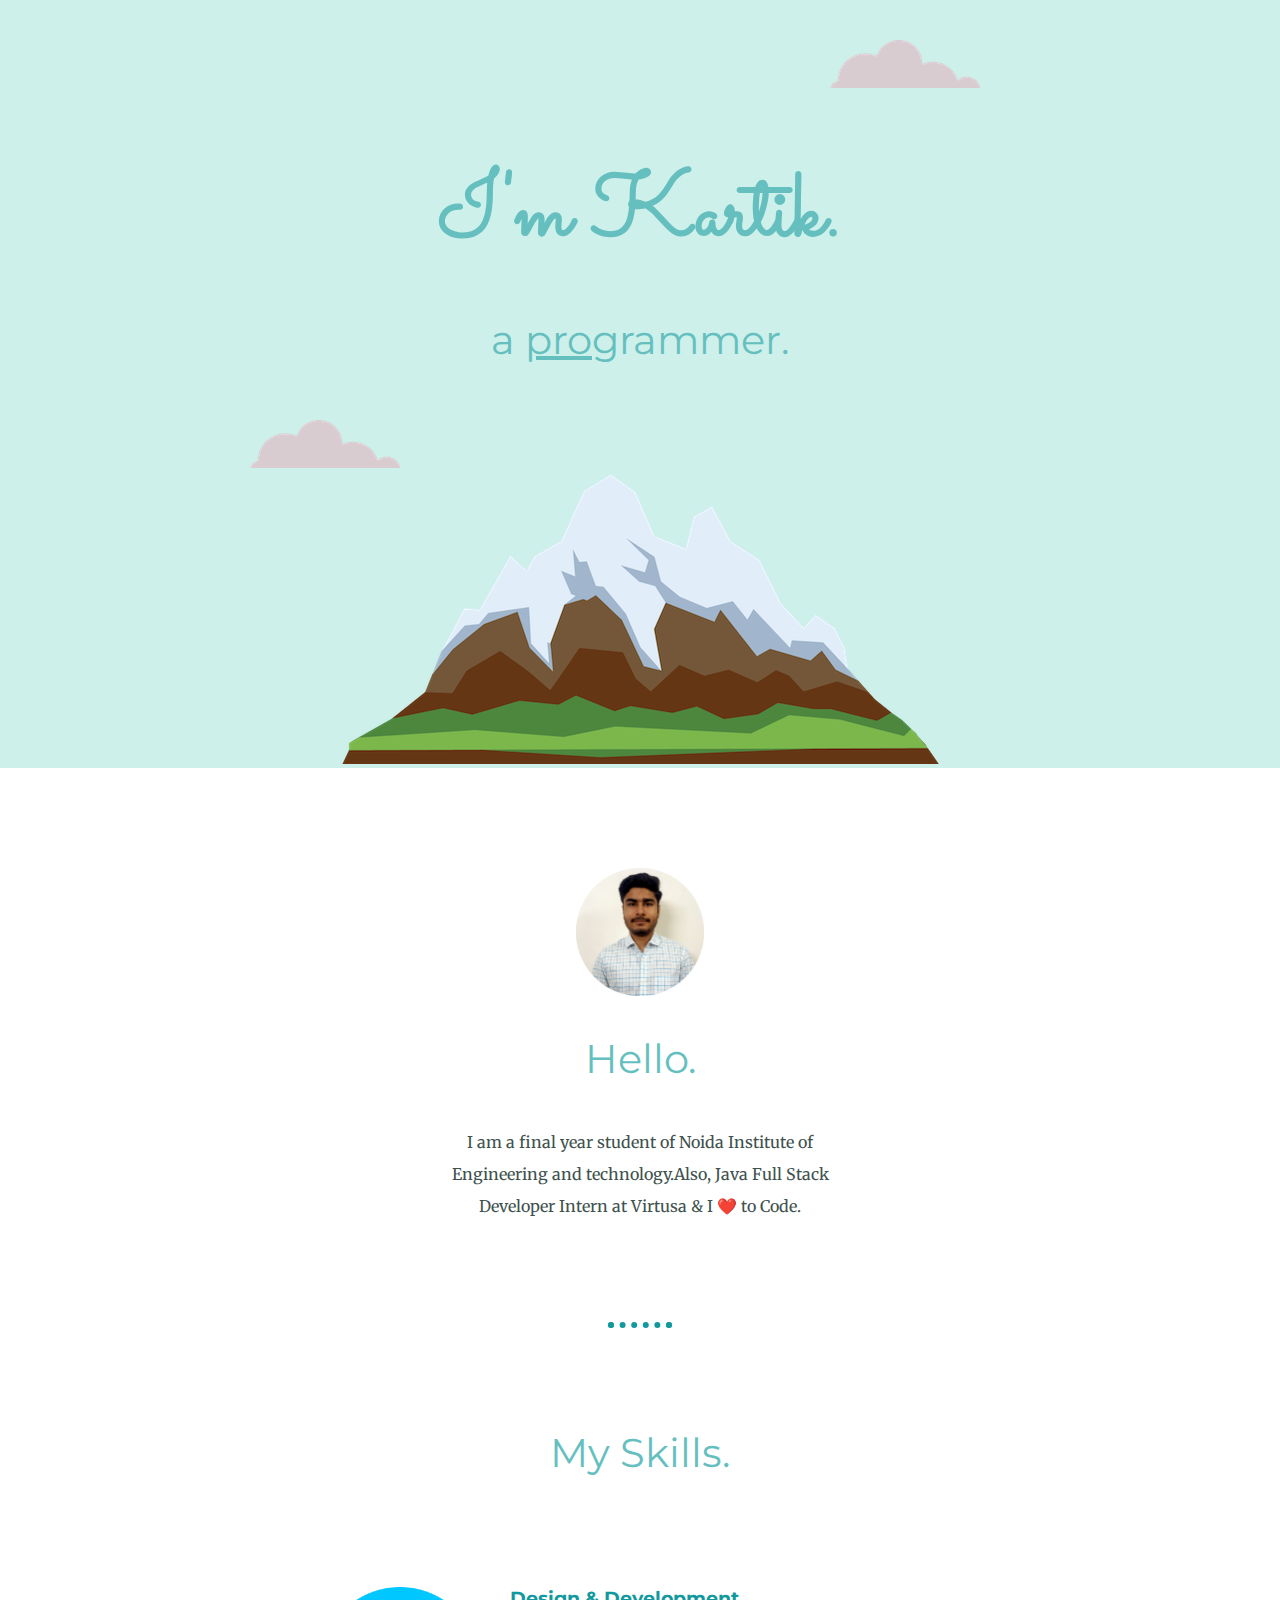
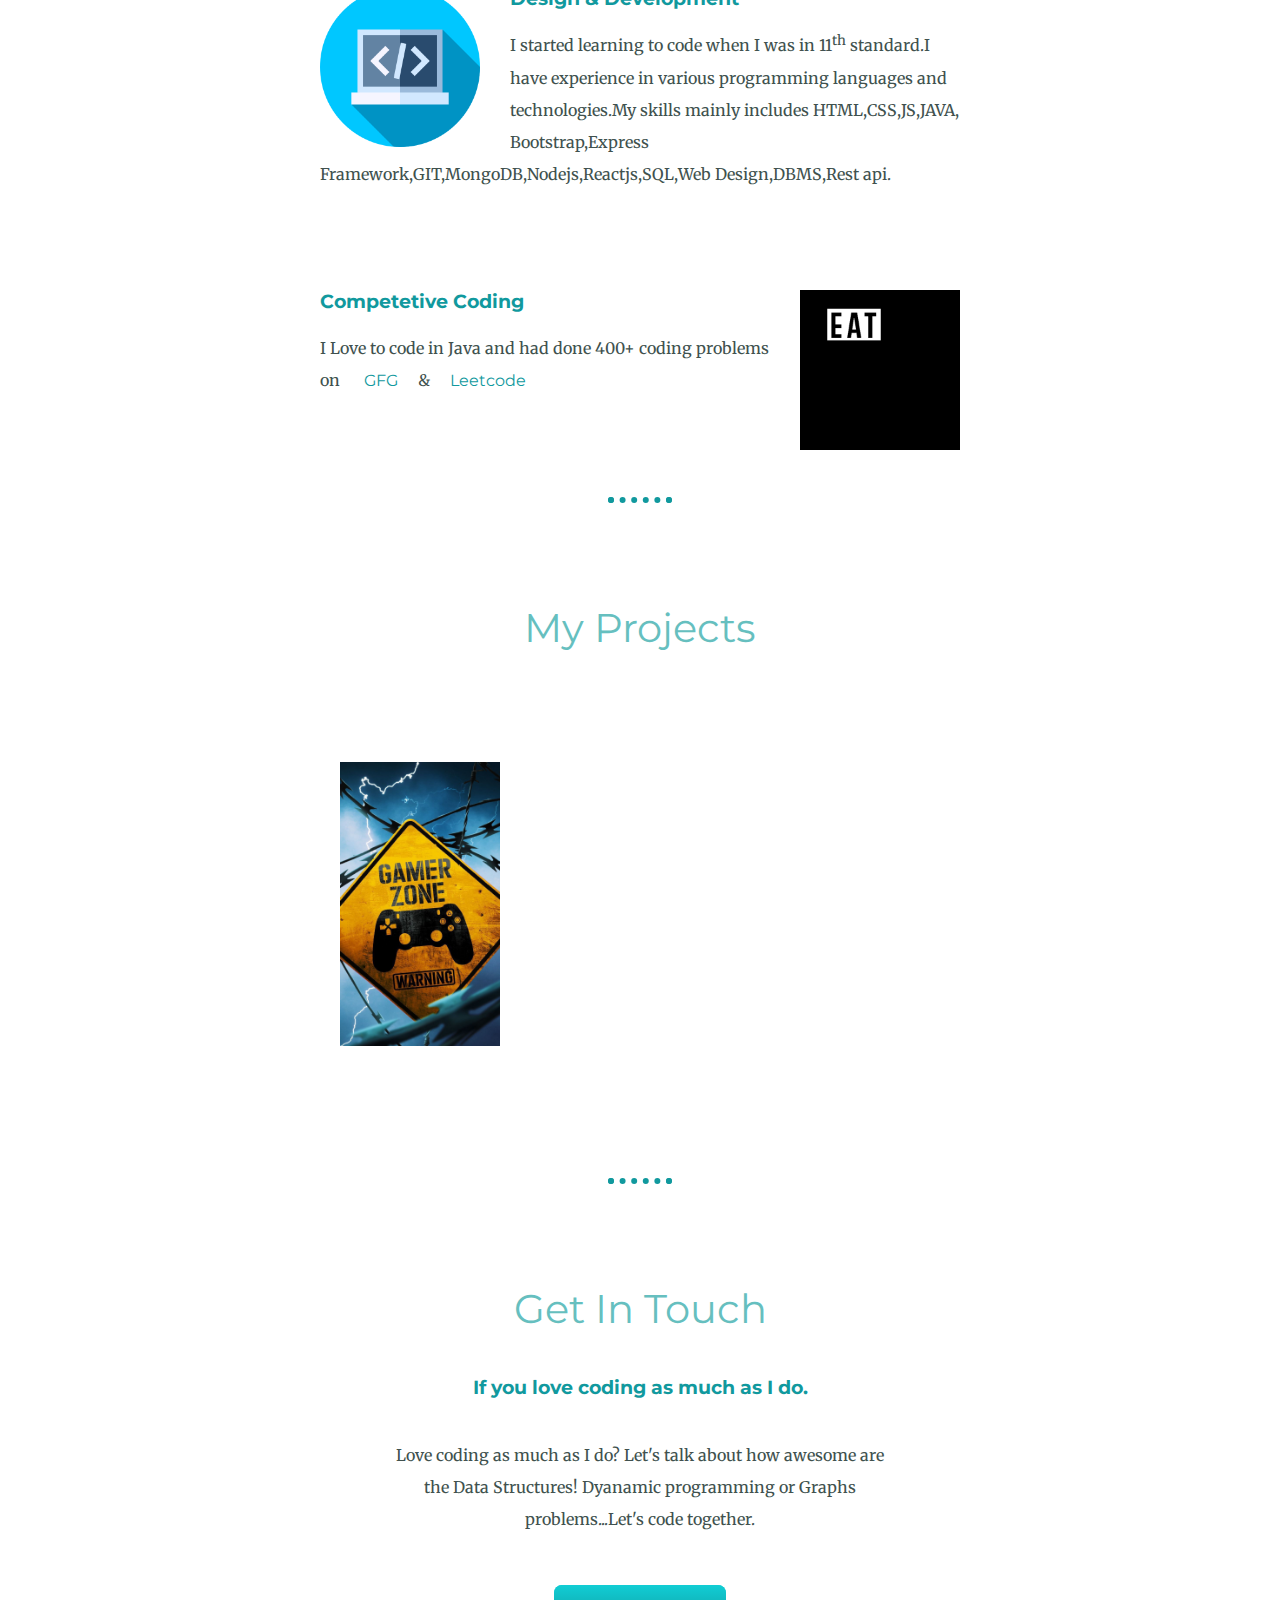
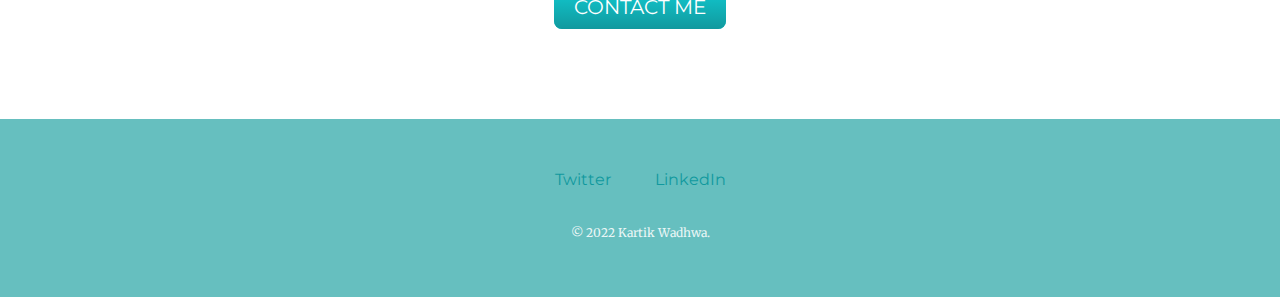
==== index.html @ 8f8a6f05 "Initial Commit" ====
<!DOCTYPE html>
<html lang="en">
<head>
    <meta charset="UTF-8">
    <meta http-equiv="X-UA-Compatible" content="IE=edge">
    <meta name="viewport" content="width=device-width, initial-scale=1.0">
    <title>Kartik Wadhwa</title>
    <link rel="stylesheet" href="css/styles.css">
    <link rel="icon" href="favicon.ico?v=2">
    <link rel="preconnect" href="https://fonts.googleapis.com">
<link rel="preconnect" href="https://fonts.gstatic.com" crossorigin>
<link href="https://fonts.googleapis.com/css2?family=Merriweather&family=Montserrat&family=Sacramento&display=swap" rel="stylesheet">
</head>
<body>
   
    <div class="topcontainer">
        <img class="topcloud" src="images/cloud.png" alt="cloud-image">
        <h1>I'm Kartik.</h1>
        <h2>a <span class="pro">pro</span>grammer.</h2>
        <img class="bottomcloud" src="images/cloud.png" alt="cloud-image">
        <img src="images/mountain.png" alt="mountain-image">
    </div>
    
<div class="middlecontainer">
        <div class="profile">
          <img src="images/Kartik-modified.png" height="10%" width="10%" alt="Kartik Wadhwa">
          <h2>Hello.</h2>
          <p class="intro">I am a final year student of Noida Institute of Engineering and technology.Also, Java Full Stack Developer Intern at Virtusa & I ❤️ to Code.</p>
        </div>
        <hr>

        <div class="skills">
          <h2>My Skills.</h2>
          <div class="skill-row">
            <img class="dev-img" src="images/programming.png" alt="coding">
            <h3>Design & Development</h3>
            <p>I started learning to code when I was in 11<sup>th</sup> standard.I have experience in various programming languages and technologies.My skills mainly includes HTML,CSS,JS,JAVA,
            Bootstrap,Express Framework,GIT,MongoDB,Nodejs,Reactjs,SQL,Web Design,DBMS,Rest api.</p>
          </div>
          <div class="skill-row">
            <img class="code-img" src="images/giphy.gif" alt="code every time">
            <h3>Competetive Coding</h3>
            <p>I Love to code in Java and had done 400+ coding problems on <a href="https://auth.geeksforgeeks.org/user/kartikwadhwa0712/practice/">GFG</a>&<a href="https://leetcode.com/KartikWadhwa/">Leetcode</a></p>
          </div>
        </div>
     
      
  <hr>

  <div class="skills">
    <h2>My Projects</h2>
    <div class="project-row">
      <a id="pro" href="game_page.html"><img class="gamezone" src="images/GameZone.jpg" alt="gamezone"></a>
      
    </div>
   
  </div>


<hr>

  <div class="contact-me">
    <h2>Get In Touch</h2>
    <h3>If you love coding as much as I do.</h3>
    <p class="contactmsg">Love coding as much as I do? Let's talk about how awesome are the Data Structures! Dyanamic programming or Graphs problems...Let's code together. </p>
    <a class="btn" href="mailto:kartik.wadhwa@gmail.com">CONTACT ME</a>
  </div>
</div>

<div class="bottomcontainer">
  <a class="footer-link" href="https://twitter.com/Kartikwadhwa071">Twitter</a>
  <a class="footer-link" href="https://www.linkedin.com/in/kartik-wadhwa-5a2030231/">LinkedIn</a>
  <p class="copyright">© 2022 Kartik Wadhwa.</p>
</div>
    
</body>
</html>
---- css/styles.css ----
body{
    color:#40514E;
    margin:0;
    text-align: center;
    font-family: 'Merriweather' ,serif;
}

h1{
    margin:50px auto 0 auto;
    font-family: 'Sacramento', cursive;
    font-size:5.625rem;
    color: #66BFBF;
}

.pro{
    text-decoration: underline;
}

.intro{
    width:30%;
    margin:auto;
}

p{
    line-height: 2;
}

h2{
    font-family: 'Montserrat', sans-serif;
    font-size:2.5rem;
    color: #66BFBF;
    font-weight: normal;
    padding-bottom: 10px;
}

h3{
    font-family: 'Montserrat',sans-serif;
    color: #11999E;
}

.topcontainer{
    background-color: #CDF0EA;
    position:relative;
    padding-top: 100px;
}

.middlecontainer{
    margin:100px 0;
}

.bottomcontainer{
    background-color: #66BFBF;
    padding: 50px 0 20px;
}

.skill-row{
    width:50%;
    margin:100px auto 100px auto;
    text-align:left;
}

.topcloud{
    position: absolute;
    right:300px;
    top: 40px;
}

.bottomcloud{
    position: absolute;
    left:250px;
    bottom:300px;
}

.dev-img{
width:25%;
float: left;
margin-right:30px;
}

.code-img{
width: 25%;
float: right;
margin-left: 30px;
}

.des{
    clear: left;
}

.des2{
    clear:right;
}

.project-row{
    width:50%;
    margin:100px auto 10% auto;
    text-align:left;
}

.gamezone{
width:25%;
position:relative;
display: inline;
margin-right:30px;
}

.gamezone:hover{
    border-radius: 20%;
  }

.contactmsg{
    width: 40%;
    margin:40px auto 60px;
}

.btn {
    background: #11cdd4;
    background-image: -webkit-linear-gradient(top, #11cdd4, #11999e);
    background-image: -moz-linear-gradient(top, #11cdd4, #11999e);
    background-image: -ms-linear-gradient(top, #11cdd4, #11999e);
    background-image: -o-linear-gradient(top, #11cdd4, #11999e);
    background-image: linear-gradient(to bottom, #11cdd4, #11999e);
    -webkit-border-radius: 8;
    -moz-border-radius: 8;
    border-radius: 8px;
    font-family: 'Montserrat',sans-serif;
    color: #ffffff;
    font-size: 20px;
    padding: 10px 20px 10px 20px;
    text-decoration: none;
  }
  
  .btn:hover {
    background: #30e3cb;
    background-image: -webkit-linear-gradient(top, #30e3cb, #2bc4ad);
    background-image: -moz-linear-gradient(top, #30e3cb, #2bc4ad);
    background-image: -ms-linear-gradient(top, #30e3cb, #2bc4ad);
    background-image: -o-linear-gradient(top, #30e3cb, #2bc4ad);
    background-image: linear-gradient(to bottom, #30e3cb, #2bc4ad);
    text-decoration: none;
  }


  hr{
    border: dotted #11999E 6px;
    border-bottom: none;
    width:4%;
    margin:100px auto 100px auto;
  }

  a{
    color:#11999E;
    font-family: 'Montserrat',sans-serif;
    text-decoration: none;
    margin:10px 20px;
  }

  a:hover{
    color:#EAF6F6;
  }

  .copyright{
    color:#EAF6F6;
    font-size: 0.75rem;
    padding:20px 0;
  }
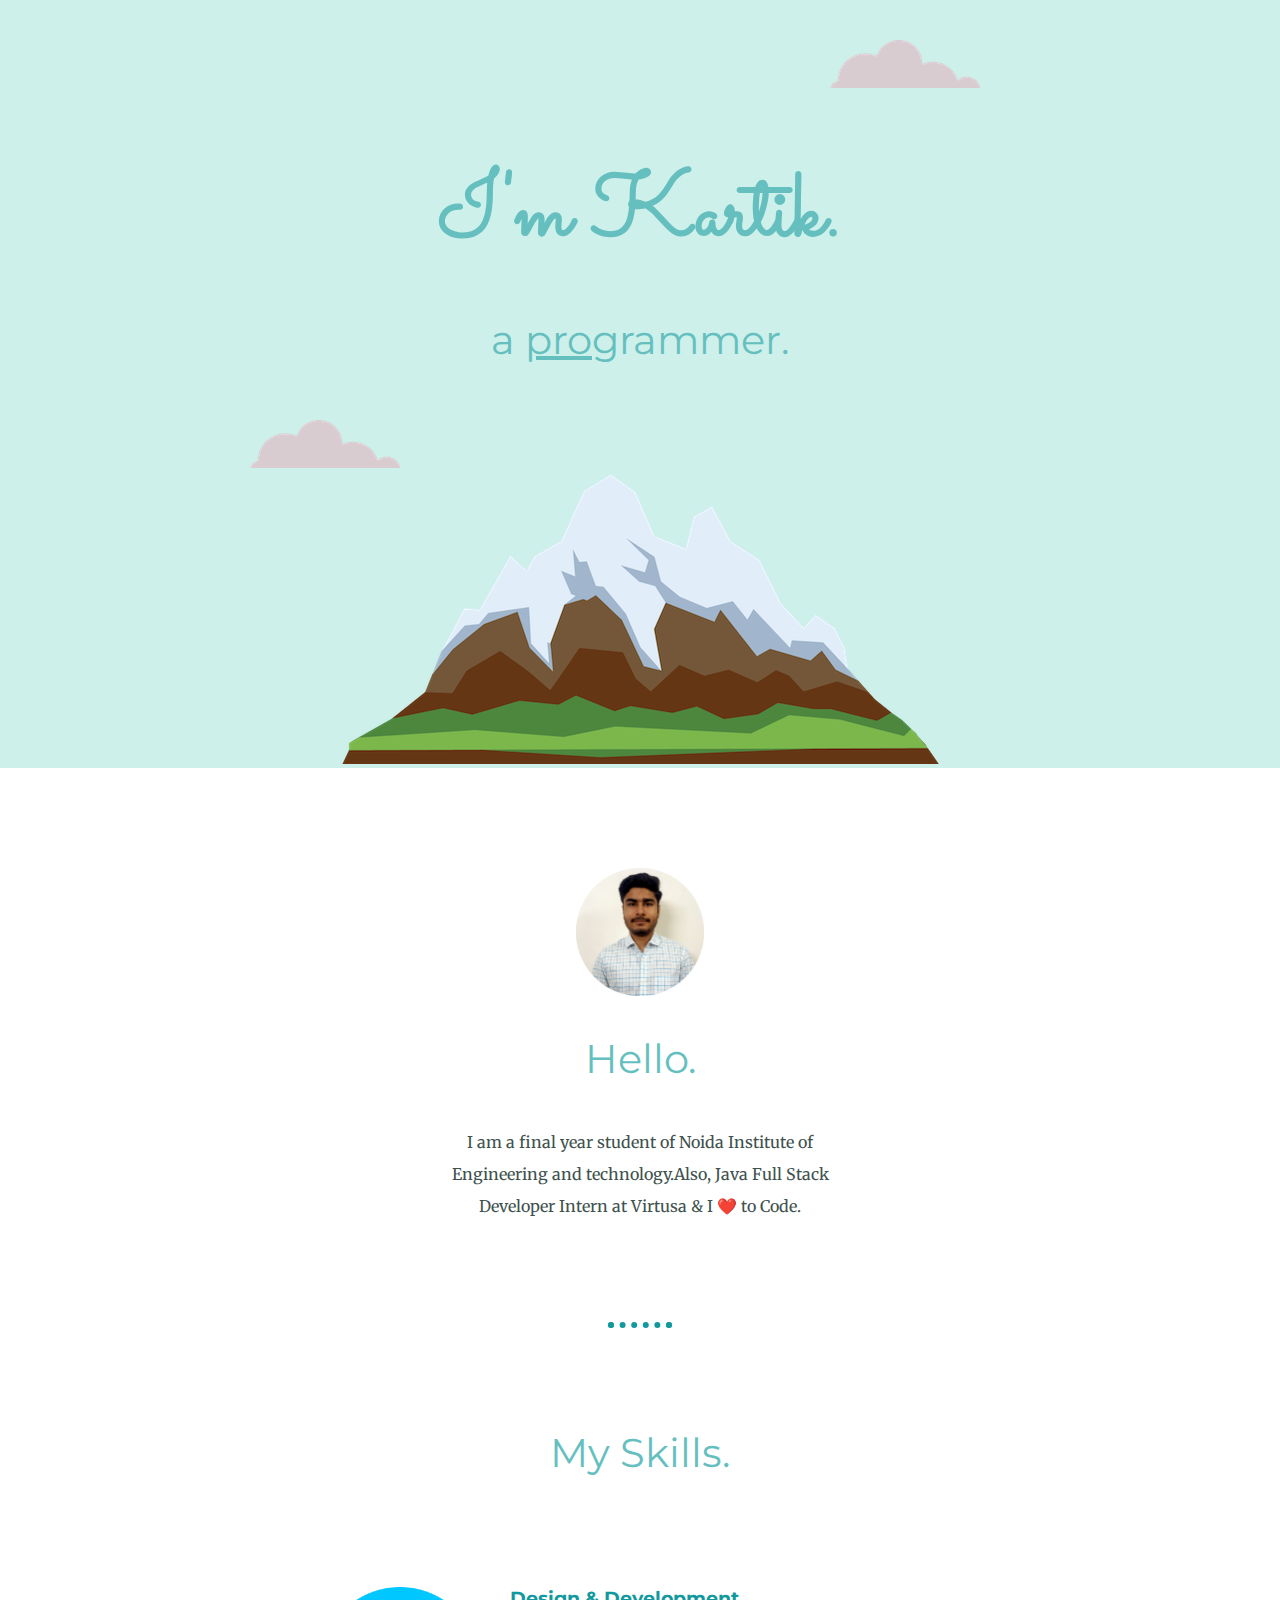
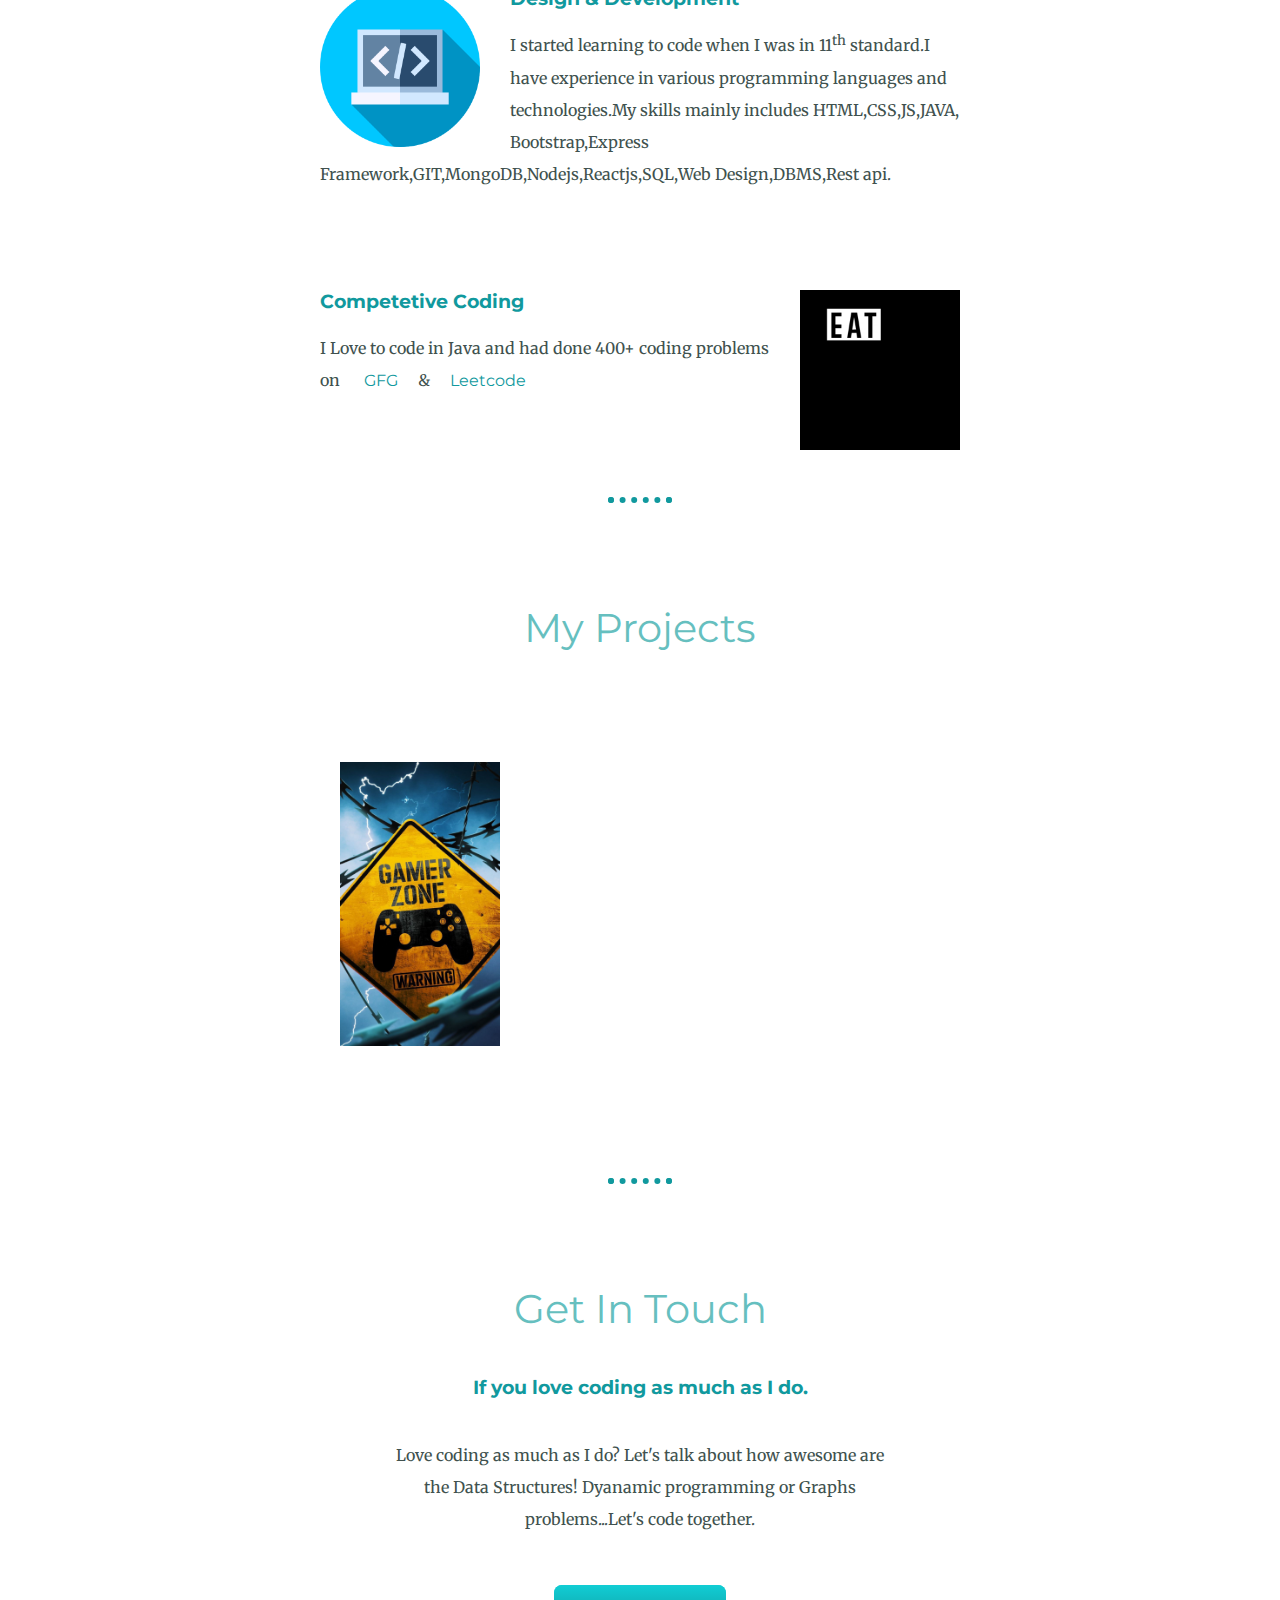
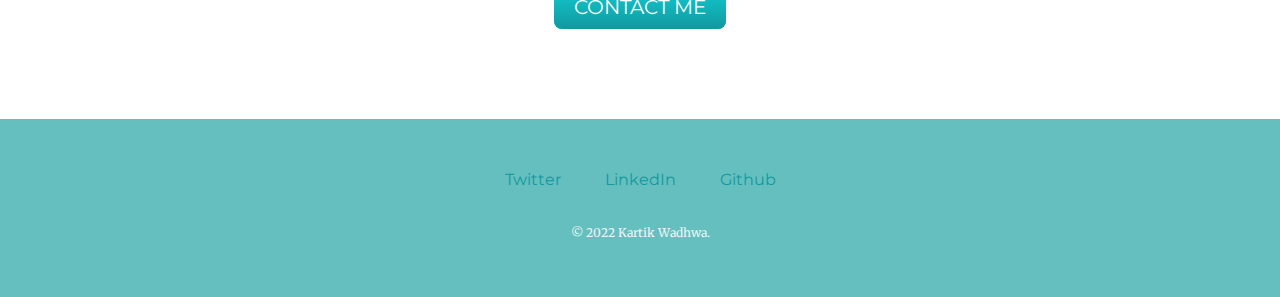
==== commit afd5198a: "Github link added" ====
--- a/index.html
+++ b/index.html
@@ -70,8 +70,9 @@
 <div class="bottomcontainer">
   <a class="footer-link" href="https://twitter.com/Kartikwadhwa071">Twitter</a>
   <a class="footer-link" href="https://www.linkedin.com/in/kartik-wadhwa-5a2030231/">LinkedIn</a>
+  <a class="footer-link" href="https://github.com/Kartik-Wadhwa">Github</a>
   <p class="copyright">© 2022 Kartik Wadhwa.</p>
 </div>
     
 </body>
-</html>+</html>
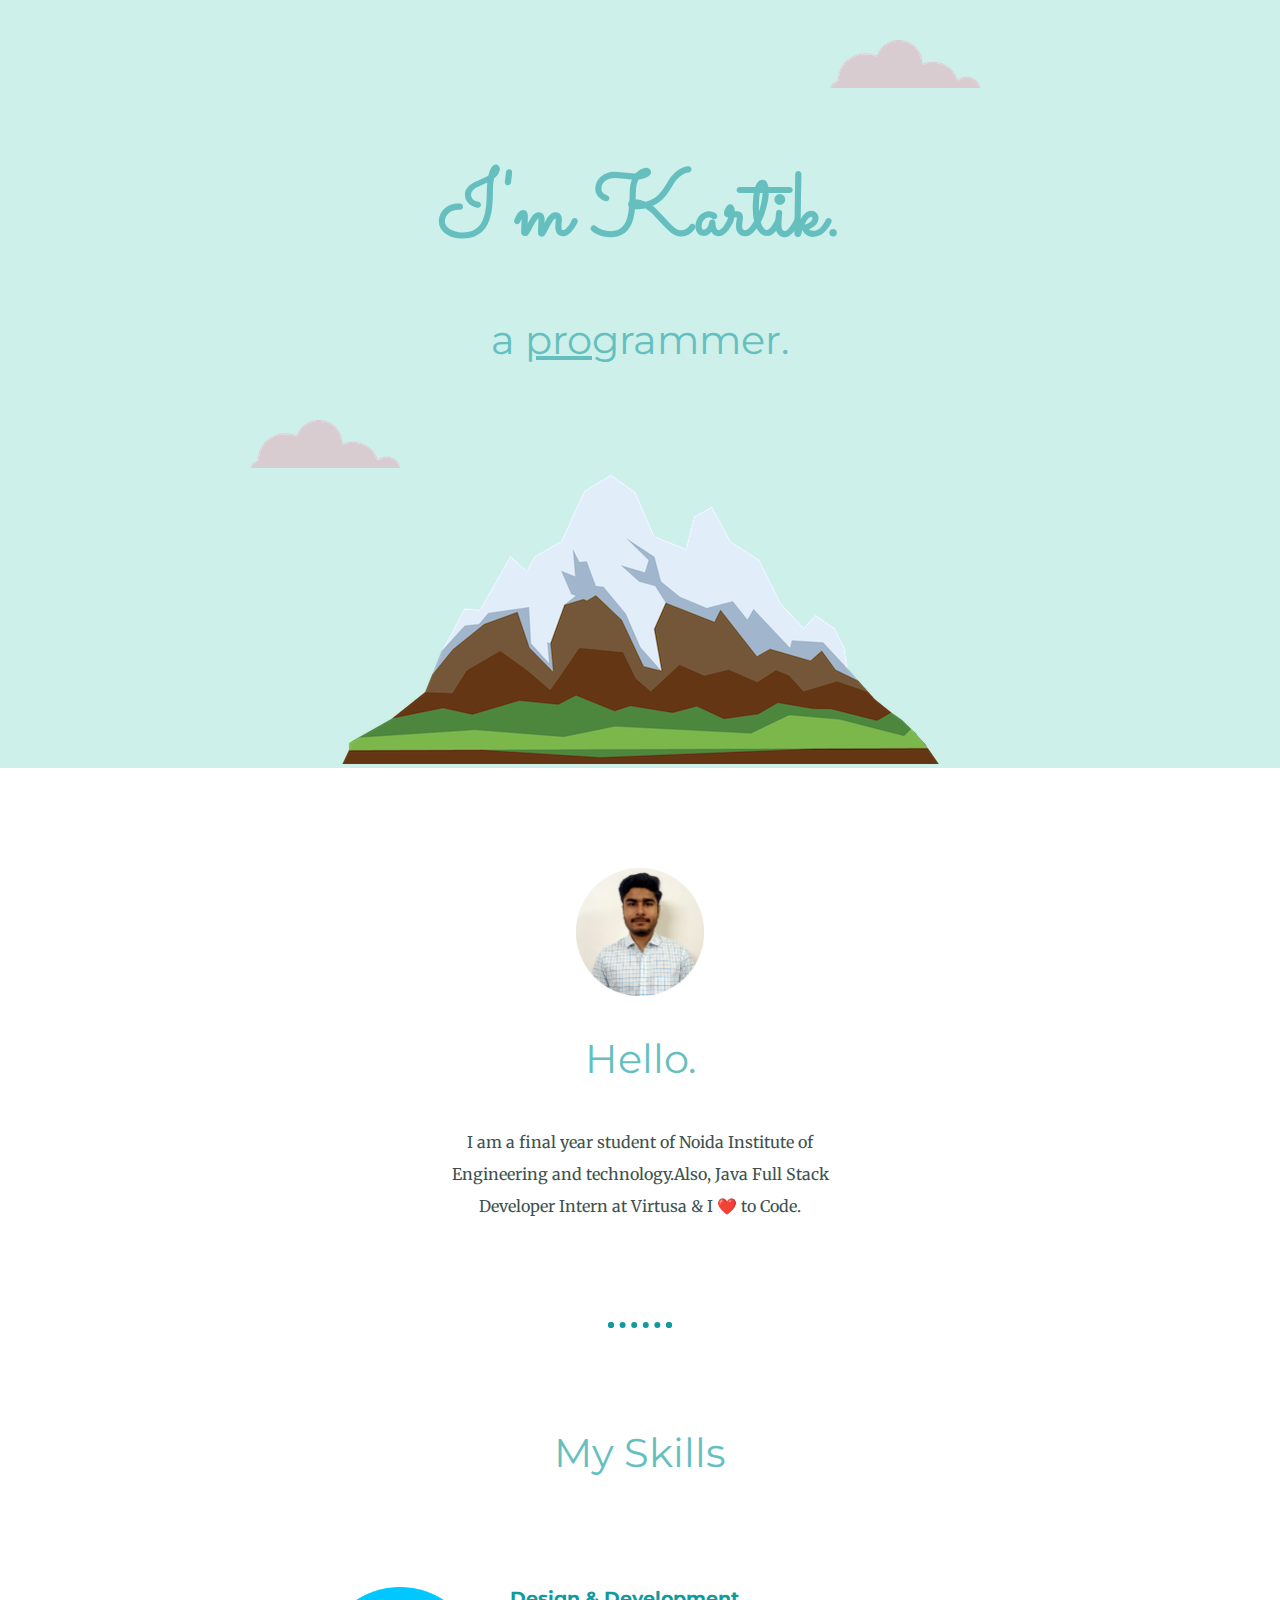
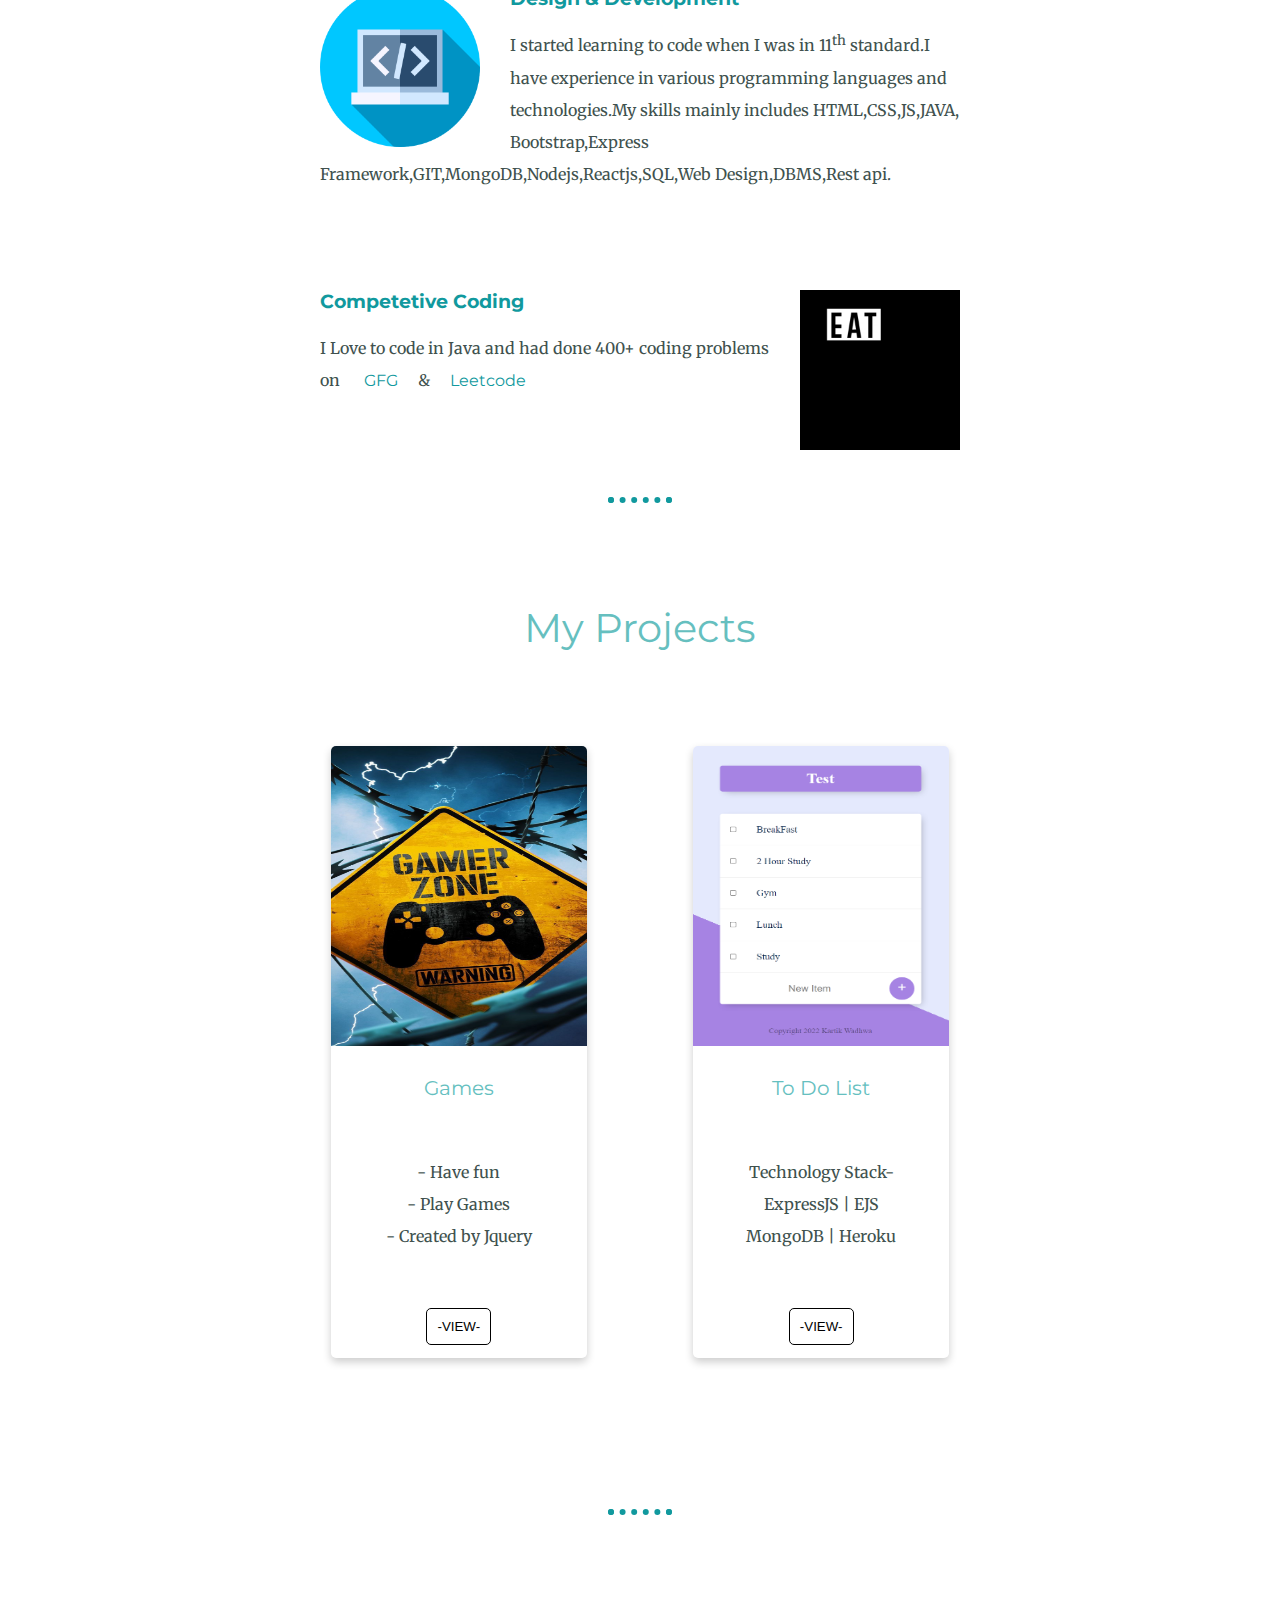
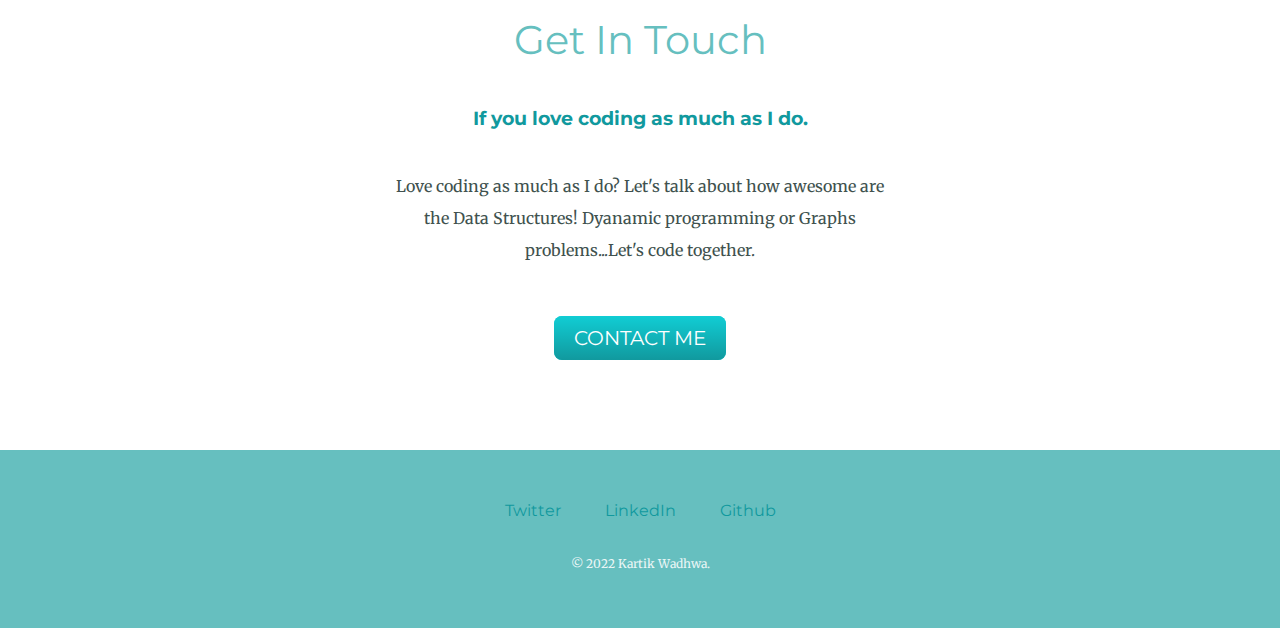
==== commit 63258f70: "todolist added in project section" ====
--- a/index.html
+++ b/index.html
@@ -30,7 +30,7 @@
         <hr>
 
         <div class="skills">
-          <h2>My Skills.</h2>
+          <h2>My Skills</h2>
           <div class="skill-row">
             <img class="dev-img" src="images/programming.png" alt="coding">
             <h3>Design & Development</h3>
@@ -47,14 +47,37 @@
       
   <hr>
 
-  <div class="skills">
-    <h2>My Projects</h2>
-    <div class="project-row">
-      <a id="pro" href="game_page.html"><img class="gamezone" src="images/GameZone.jpg" alt="gamezone"></a>
-      
+  <h2>My Projects</h2>
+  <!--cards -->
+<div class="card">
+
+  <div class="card_img">
+     <img class="project_img" src="images/GameZone.jpg">
+  </div>
+  <div class="project_title">
+   <h2 class="card_h1">Games</h2>
+  </div>
+  <div class="des">
+   <p>- Have fun<br>- Play Games <br>- Created by Jquery</p>
+  <a href="game_page.html" target="_blank"><button class="card_btn">-VIEW-</button></a>
+  </div>
+</div>
+  <!--cards -->
+
+  <div class="card">
+
+    <div class="card_img">
+       <img class="project_img" src="images/todo.jpg">
     </div>
-   
+    <div class="project_title">
+     <h2 class="card_h1">To Do List</h2>
+    </div>
+    <div class="des">
+     <p>Technology Stack-<br>ExpressJS | EJS<br> MongoDB | Heroku</p>
+    <a href="https://boiling-hamlet-21230.herokuapp.com/" target="_blank"><button class="card_btn">-VIEW-</button></a>
+    </div>
   </div>
+    <!--cards -->
 
 
 <hr>
@@ -75,4 +98,4 @@
 </div>
     
 </body>
-</html>
+</html>--- a/css/styles.css
+++ b/css/styles.css
@@ -165,4 +165,60 @@
     padding:20px 0;
   }
 
-  +  
+  /* CARD design */
+  
+.card{
+    width: 20%;
+    height:30%;
+    display: inline-block;
+    box-shadow: 0 4px 8px 0 rgba(0,0,0,0.2);
+    transition: 0.3s;
+    border-radius: 5px; 
+    margin:4%;
+    background-color:white;
+   }
+
+   .card:hover {
+    box-shadow: 0 8px 16px 0 rgba(0,0,0,0.2);
+  }
+
+.card_img .project_img{
+ height:300px;
+ width: 100%;
+ border-top-right-radius: 5px;
+ border-top-left-radius: 5px;
+}
+
+.project_title{
+
+ text-align: center;
+ padding: 10px;
+ 
+}
+
+.card_h1{
+ font-size: 20px;
+}
+
+.des{
+ padding: 3px;
+ text-align: center;
+ border-bottom-right-radius: 5px;
+ border-bottom-left-radius: 5px;
+}
+.card_btn{
+ margin-top: 40px;
+ margin-bottom: 10px;
+ background-color: white;
+ border: 1px solid black;
+ border-radius: 5px;
+ padding:10px;
+}
+.card_btn:hover{
+ background-color: black;
+ color: white;
+ transition: .5s;
+ cursor: pointer;
+}
+
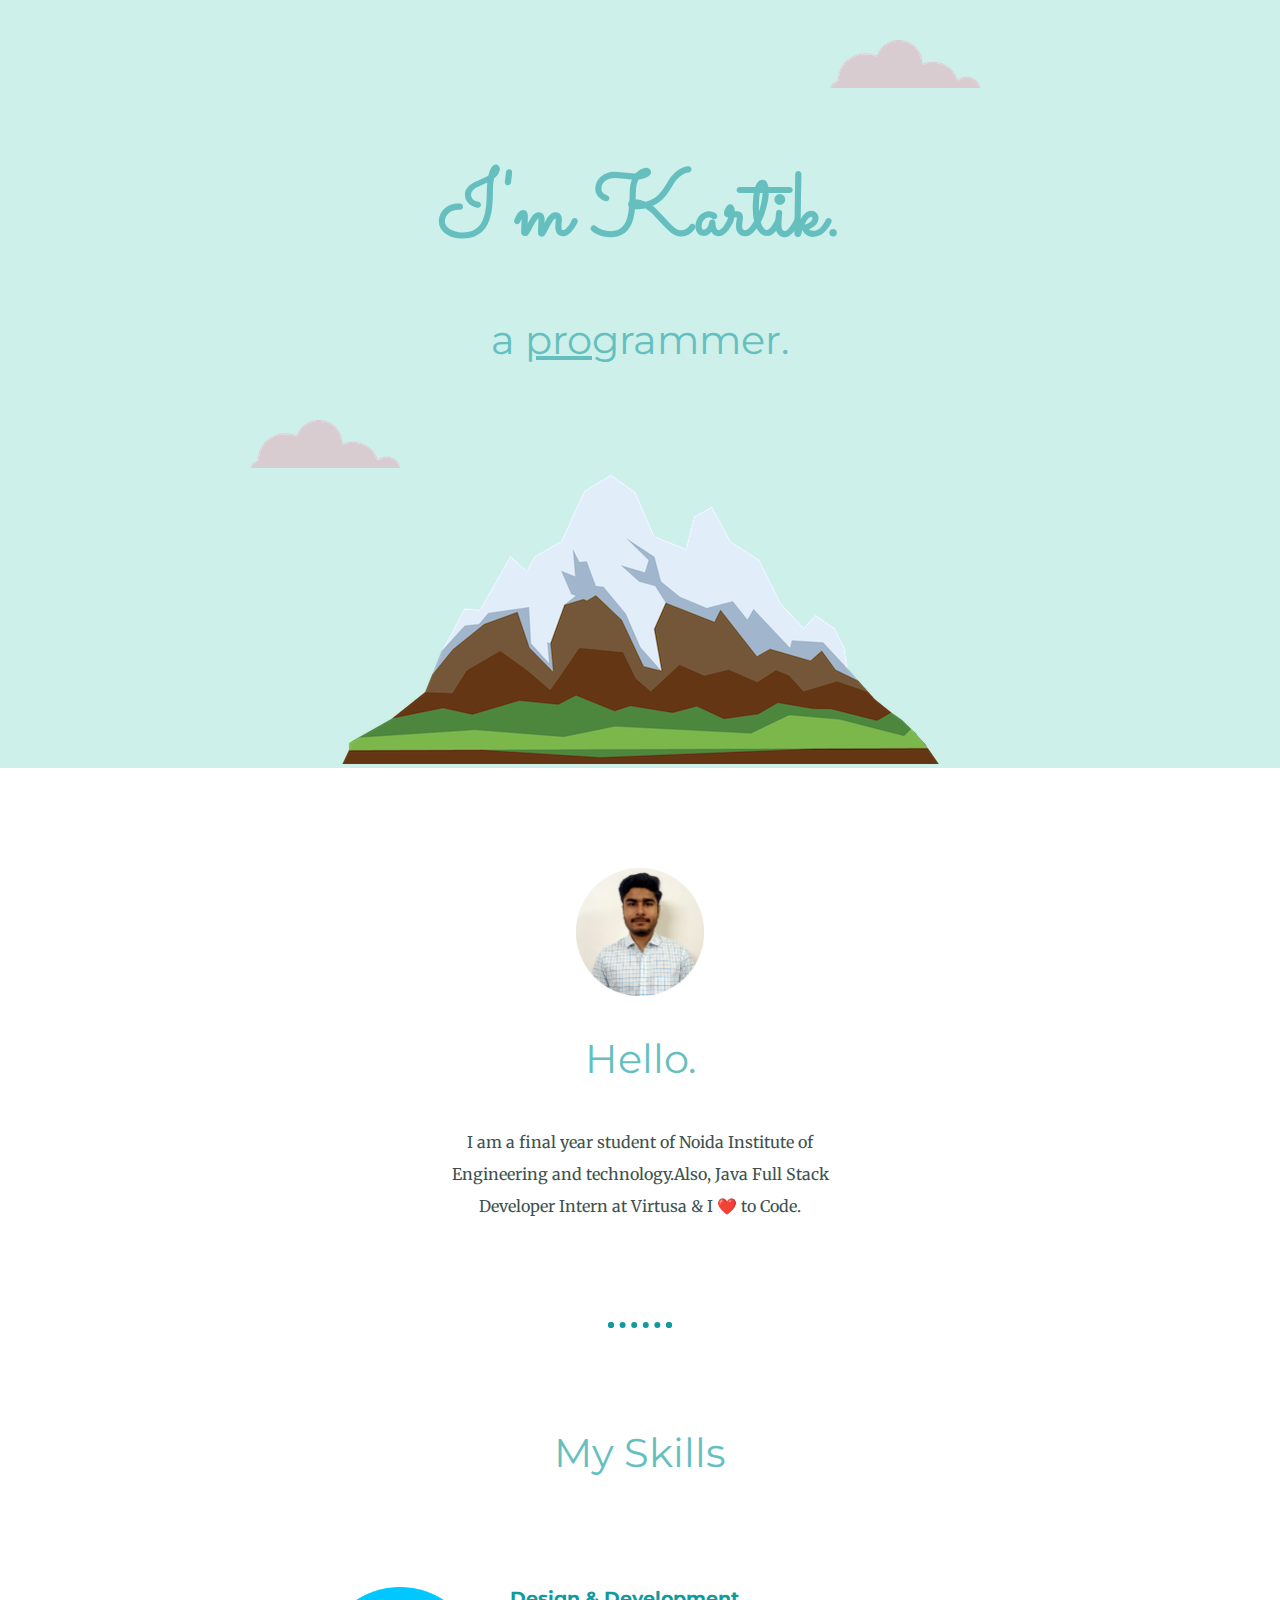
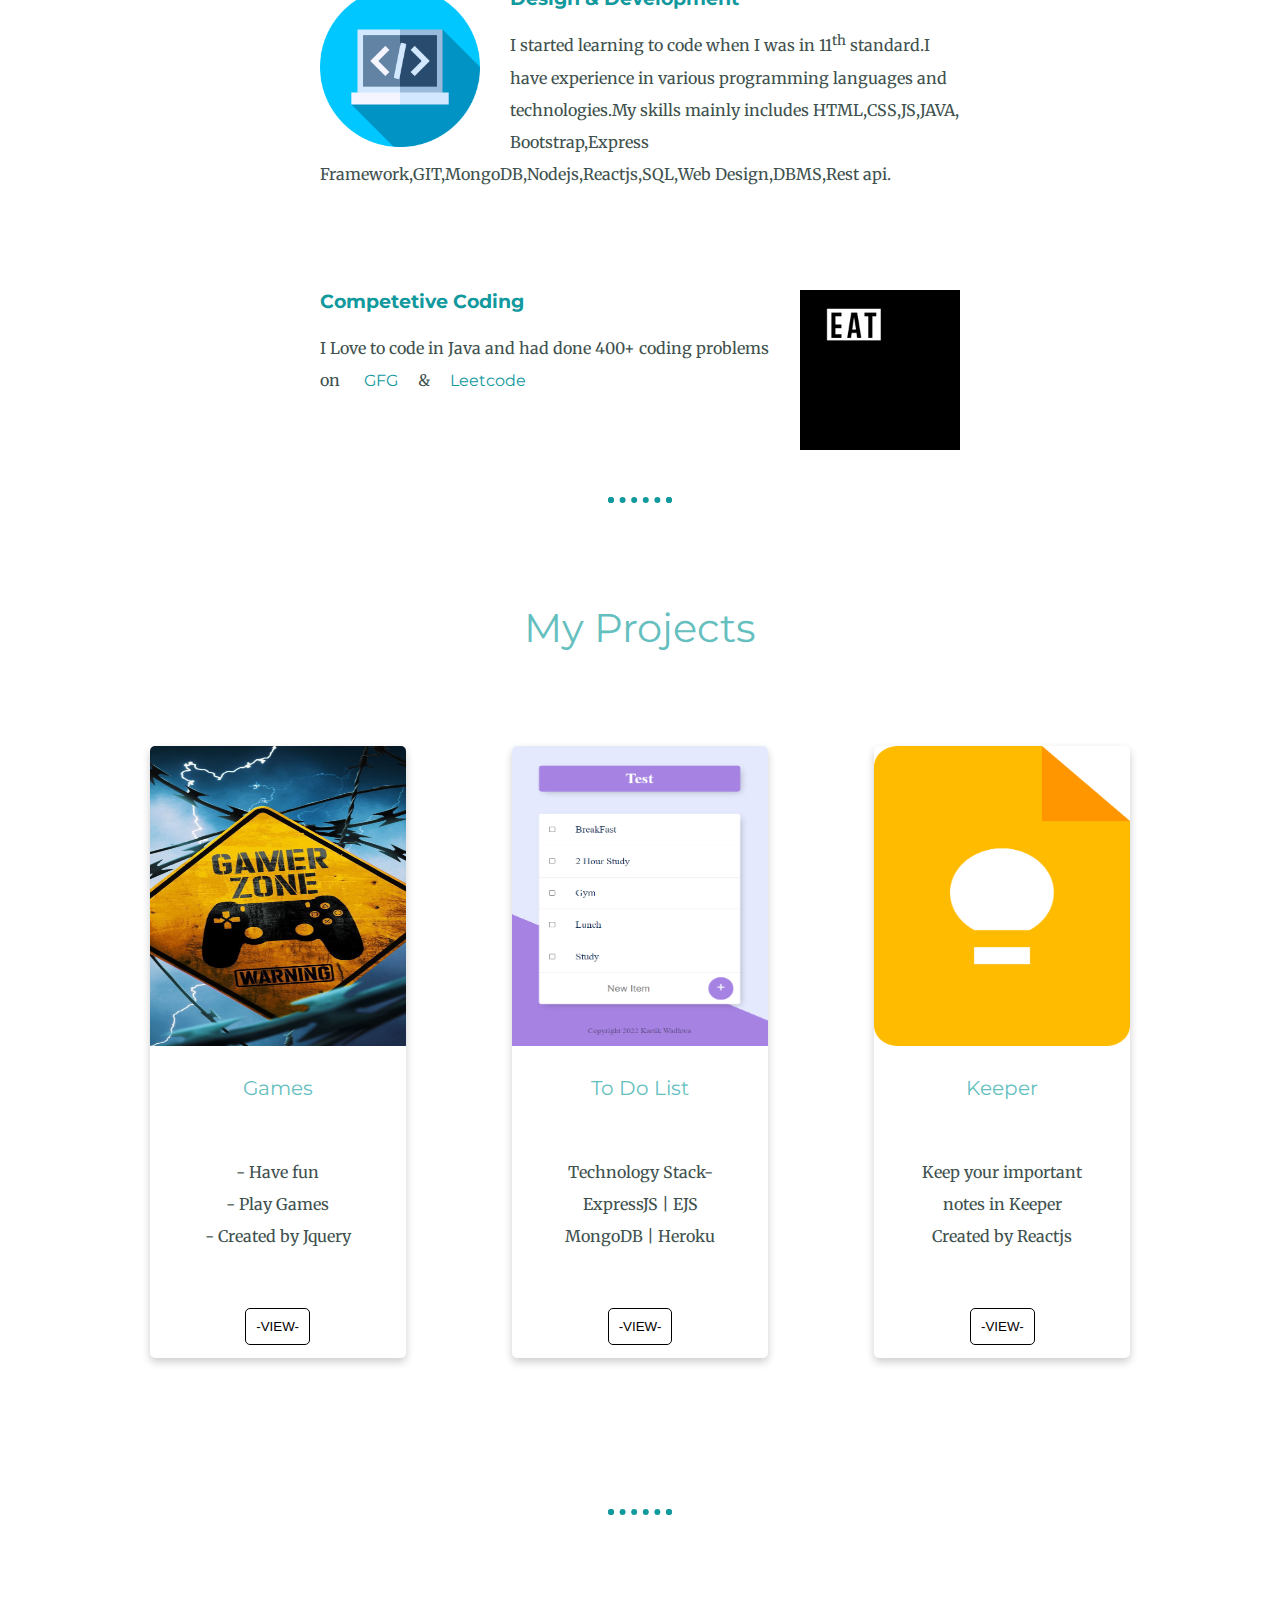
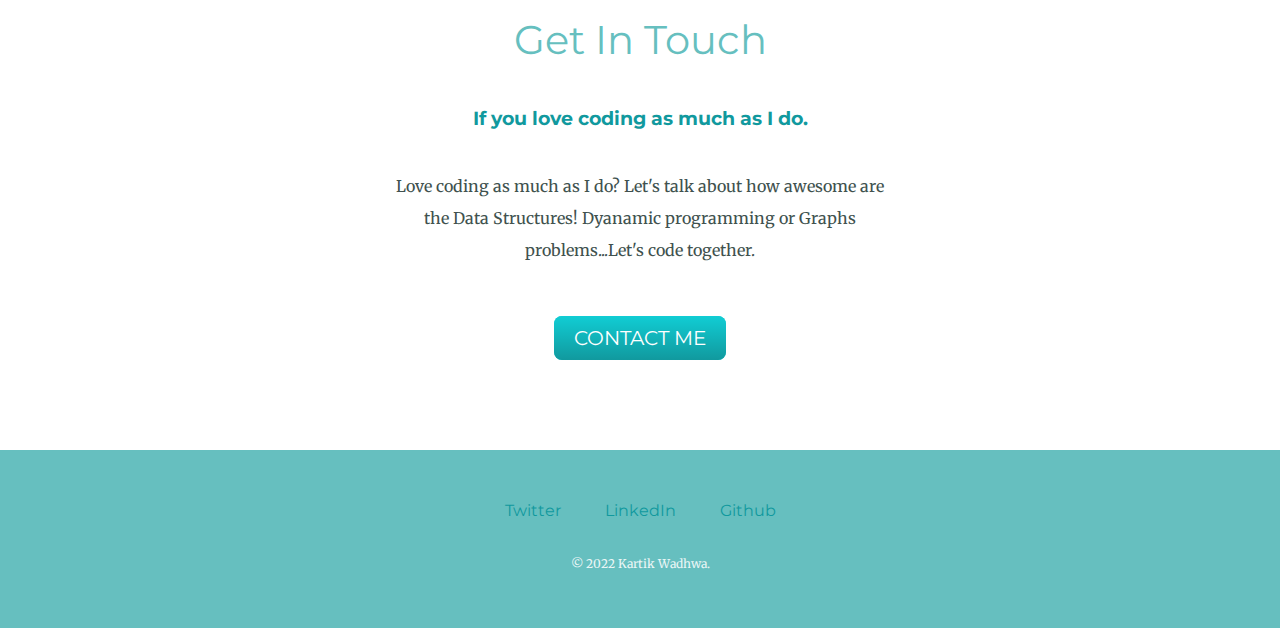
==== commit 498e251c: "Keeper_app added" ====
--- a/index.html
+++ b/index.html
@@ -78,7 +78,21 @@
     </div>
   </div>
     <!--cards -->
+    <div class="card">
 
+      <div class="card_img">
+         <img class="project_img" src="images/keep.png">
+      </div>
+      <div class="project_title">
+       <h2 class="card_h1">Keeper</h2>
+      </div>
+      <div class="des">
+       <p>Keep your important<br>notes in Keeper<br>Created by Reactjs</p>
+      <a href="https://kartik-wadhwa.github.io/Keeper_App/" target="_blank"><button class="card_btn">-VIEW-</button></a>
+      </div>
+    </div>
+
+    <!--cards-->
 
 <hr>
 
@@ -98,4 +112,4 @@
 </div>
     
 </body>
-</html>+</html>
